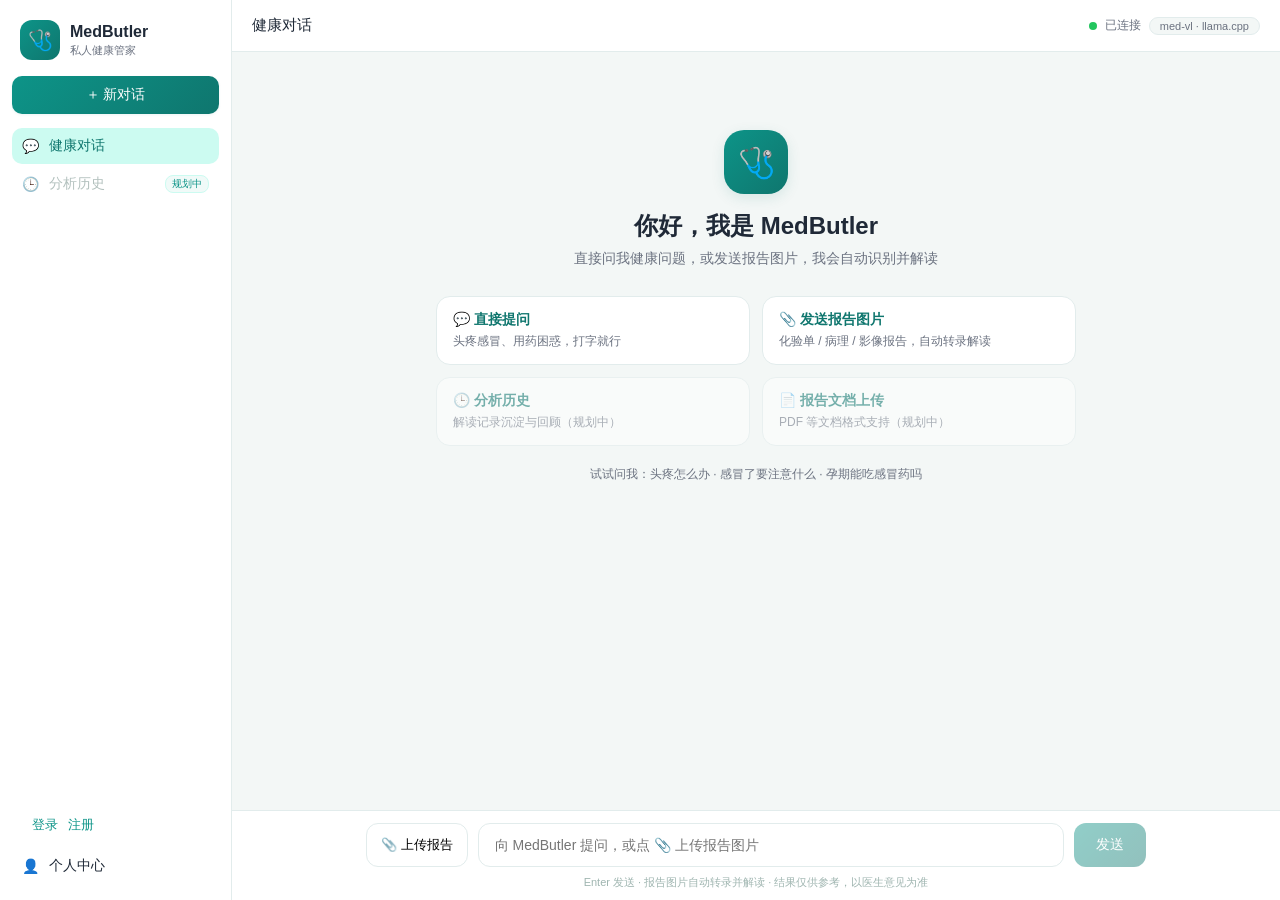
==== deploy/api/v4/ui/index.html @ b5f3c9e8 "ui: 附件按钮加「上传报告」文字标签" ====
<!DOCTYPE html>
<html lang="zh-CN">
<head>
    <meta charset="UTF-8">
    <meta name="viewport" content="width=device-width, initial-scale=1.0">
    <title>MedButler · 私人健康管家</title>
    <link rel="stylesheet" href="style.css?v=20260929d">
</head>
<body>
    <!-- ============ 主应用视图 ============ -->
    <div id="appView" class="app-layout">
        <aside class="sidebar">
            <div class="sidebar-logo">
                <div class="logo-icon">🩺</div>
                <div class="logo-text">
                    <b>MedButler</b>
                    <span>私人健康管家</span>
                </div>
            </div>

            <button class="new-chat-btn" id="newChatBtn">＋ 新对话</button>

            <nav class="sidebar-nav">
                <a class="nav-item active" data-nav="chat"><span>💬</span> 健康对话</a>
                <a class="nav-item nav-disabled"><span>🕒</span> 分析历史 <em class="soon-tag">规划中</em></a>
            </nav>

            <div class="sidebar-spacer"></div>
            <div class="sidebar-user" id="sidebarUser"></div>
            <a class="nav-item" id="profileEntry"><span>👤</span> 个人中心</a>
        </aside>

        <div class="main-area">
            <header class="topbar">
                <div class="topbar-title">健康对话</div>
                <div class="topbar-status">
                    <span class="status-dot"></span>已连接
                    <span class="model-tag">med-vl · llama.cpp</span>
                </div>
            </header>

            <main class="chat-scroll" id="chatScroll">
                <div class="welcome" id="welcomeBlock">
                    <div class="welcome-icon">🩺</div>
                    <h1>你好，我是 MedButler</h1>
                    <p class="welcome-sub">直接问我健康问题，或发送报告图片，我会自动识别并解读</p>
                    <div class="feature-grid">
                        <div class="feature-card" data-feature="chat">
                            <b>💬 直接提问</b>
                            <span>头疼感冒、用药困惑，打字就行</span>
                        </div>
                        <div class="feature-card" data-feature="report">
                            <b>📎 发送报告图片</b>
                            <span>化验单 / 病理 / 影像报告，自动转录解读</span>
                        </div>
                        <div class="feature-card soon">
                            <b>🕒 分析历史</b>
                            <span>解读记录沉淀与回顾（规划中）</span>
                        </div>
                        <div class="feature-card soon">
                            <b>📄 报告文档上传</b>
                            <span>PDF 等文档格式支持（规划中）</span>
                        </div>
                    </div>
                    <div class="quick-hints">试试问我：头疼怎么办 · 感冒了要注意什么 · 孕期能吃感冒药吗</div>
                </div>
                <!-- 消息气泡动态插入 -->
            </main>

            <div class="composer">
                <div class="preview-row" id="previewRow" style="display:none">
                    <img id="previewImg" alt="图片预览">
                    <button id="removeImageBtn" title="移除图片">×</button>
                </div>
                <div class="composer-row">
                    <button class="attach-btn" id="attachBtn" title="选择报告图片">📎 上传报告</button>
                    <input type="file" id="imageInput" accept="image/*" style="display:none">
                    <input type="text" id="textInput" placeholder="向 MedButler 提问，或点 📎 上传报告图片" autocomplete="off">
                    <button class="send-btn" id="sendBtn" disabled>发送</button>
                </div>
                <div class="composer-hint">Enter 发送 · 报告图片自动转录并解读 · 结果仅供参考，以医生意见为准</div>
            </div>
        </div>
    </div>

    <!-- ============ 登录 / 注册视图 ============ -->
    <div id="authView" class="auth-page hidden">
        <div class="auth-card">
            <div class="auth-logo">🩺</div>
            <h1>MedButler</h1>
            <p class="auth-sub">登录后体验完整的健康管家服务</p>
            <div class="auth-tabs">
                <button id="tabLogin" class="active">登录</button>
                <button id="tabRegister">注册</button>
            </div>
            <input type="text" id="authUsername" placeholder="用户名（3-32 位）" autocomplete="username">
            <input type="password" id="authPassword" placeholder="密码（至少 6 位）" autocomplete="current-password">
            <div class="auth-error" id="authError"></div>
            <button id="authSubmit" class="auth-submit">登 录</button>
            <a class="auth-back" id="authBack">← 返回首页</a>
        </div>
    </div>

    <!-- ============ 个人中心视图 ============ -->
    <div id="profileView" class="profile-page hidden">
        <div class="profile-card">
            <div class="profile-avatar">🩺</div>
            <h2 id="profileUsername">-</h2>
            <span class="role-badge" id="profileRole">-</span>
            <div class="profile-meta" id="profileMeta">注册时间：-</div>
            <div class="profile-stats">
                <div class="stat"><b id="statReports">0</b><span>报告解读</span></div>
                <div class="stat"><b id="statChats">0</b><span>健康问答</span></div>
            </div>
            <button id="profileLogout" class="profile-logout">退出登录</button>
            <a id="profileBack" class="auth-back">← 返回首页</a>
        </div>
    </div>

    <script src="auth.js?v=20260929d"></script>
    <script src="script.js?v=20260929d"></script>
</body>
</html>
---- deploy/api/v4/ui/style.css ----
/* ============================================================
   MedButler v4 前端样式 —— 医疗青绿主题 · 左侧栏工作台布局
   主色 #0d9488 (teal-600)，辅色 #0f766e；浅色底，柔和阴影
   ============================================================ */

:root {
    --primary: #0d9488;
    --primary-dark: #0f766e;
    --primary-light: #ccfbf1;
    --primary-bg: #f0faf8;
    --text-main: #1f2937;
    --text-sub: #6b7280;
    --bg: #f3f7f6;
    --card: #ffffff;
    --border: #e2ecec;
    --shadow-sm: 0 1px 3px rgba(15, 118, 110, 0.08);
    --shadow-md: 0 4px 14px rgba(15, 118, 110, 0.12);
    --radius: 16px;
}

* { margin: 0; padding: 0; box-sizing: border-box; }

body {
    font-family: -apple-system, BlinkMacSystemFont, 'PingFang SC', 'Microsoft YaHei', 'Segoe UI', Roboto, sans-serif;
    background: var(--bg);
    color: var(--text-main);
}

.hidden { display: none !important; }

/* ---------- 整体布局 ---------- */
.app-layout {
    display: flex;
    height: 100vh;
    overflow: hidden;
}

/* ---------- 左侧栏 ---------- */
.sidebar {
    width: 232px;
    flex-shrink: 0;
    background: var(--card);
    border-right: 1px solid var(--border);
    display: flex;
    flex-direction: column;
    padding: 16px 12px;
}
.sidebar-logo {
    display: flex;
    align-items: center;
    gap: 10px;
    padding: 4px 8px 16px;
}
.logo-icon {
    width: 40px;
    height: 40px;
    border-radius: 12px;
    background: linear-gradient(135deg, var(--primary) 0%, var(--primary-dark) 100%);
    display: flex;
    align-items: center;
    justify-content: center;
    font-size: 20px;
    flex-shrink: 0;
}
.logo-text { display: flex; flex-direction: column; line-height: 1.3; }
.logo-text b { font-size: 16px; }
.logo-text span { font-size: 11px; color: var(--text-sub); }

.new-chat-btn {
    width: 100%;
    padding: 10px;
    border: none;
    border-radius: 10px;
    background: linear-gradient(135deg, var(--primary) 0%, var(--primary-dark) 100%);
    color: white;
    font-size: 14px;
    cursor: pointer;
    box-shadow: var(--shadow-sm);
    transition: opacity 0.2s;
    margin-bottom: 14px;
}
.new-chat-btn:hover { opacity: 0.9; }

.sidebar-nav { display: flex; flex-direction: column; gap: 2px; }
.nav-item {
    display: flex;
    align-items: center;
    gap: 10px;
    padding: 9px 10px;
    border-radius: 10px;
    font-size: 14px;
    color: var(--text-main);
    cursor: pointer;
    transition: background 0.15s;
    text-decoration: none;
}
.nav-item:hover { background: var(--primary-bg); }
.nav-item.active { background: var(--primary-light); color: var(--primary-dark); font-weight: 500; }
.nav-item.nav-disabled { color: #b3c1be; cursor: not-allowed; }
.nav-item.nav-disabled:hover { background: none; }
.soon-tag {
    font-style: normal;
    font-size: 10px;
    color: var(--primary);
    background: var(--primary-bg);
    border: 1px solid var(--primary-light);
    border-radius: 8px;
    padding: 1px 6px;
    margin-left: auto;
}
.sidebar-spacer { flex: 1; }

.sidebar-user { padding: 0 10px 8px; }
.sidebar-user .user-line {
    display: flex;
    align-items: center;
    gap: 8px;
    font-size: 13px;
}
.sidebar-user .user-avatar {
    width: 30px;
    height: 30px;
    border-radius: 50%;
    background: var(--primary-light);
    display: flex;
    align-items: center;
    justify-content: center;
    font-size: 15px;
    flex-shrink: 0;
}
.sidebar-user .user-info { display: flex; flex-direction: column; line-height: 1.3; min-width: 0; }
.sidebar-user .user-name { font-weight: 500; overflow: hidden; text-overflow: ellipsis; white-space: nowrap; }
.sidebar-user .user-role { font-size: 10px; color: var(--primary); }
.sidebar-user .auth-links { display: flex; gap: 10px; padding: 2px 10px 6px; }
.sidebar-user .auth-links a { color: var(--primary); font-size: 13px; cursor: pointer; }

/* ---------- 主区域 ---------- */
.main-area {
    flex: 1;
    display: flex;
    flex-direction: column;
    min-width: 0;
}

.topbar {
    height: 52px;
    flex-shrink: 0;
    background: var(--card);
    border-bottom: 1px solid var(--border);
    display: flex;
    align-items: center;
    justify-content: space-between;
    padding: 0 20px;
}
.topbar-title { font-size: 15px; font-weight: 500; color: var(--text-main); }
.topbar-status {
    display: flex;
    align-items: center;
    gap: 8px;
    font-size: 12px;
    color: var(--text-sub);
}
.status-dot {
    width: 8px;
    height: 8px;
    border-radius: 50%;
    background: #22c55e;
    display: inline-block;
}
.model-tag {
    background: var(--bg);
    border: 1px solid var(--border);
    border-radius: 12px;
    padding: 2px 10px;
    font-size: 11px;
}

/* ---------- 对话滚动区 ---------- */
.chat-scroll {
    flex: 1;
    overflow-y: auto;
    padding: 24px 16px;
    display: flex;
    flex-direction: column;
    gap: 14px;
    align-items: center;
}
.chat-scroll > * { width: 100%; max-width: 780px; }

/* 欢迎页 */
.welcome { text-align: center; margin-top: 6vh; }
.welcome-icon {
    width: 64px;
    height: 64px;
    margin: 0 auto 16px;
    border-radius: 20px;
    background: linear-gradient(135deg, var(--primary) 0%, var(--primary-dark) 100%);
    display: flex;
    align-items: center;
    justify-content: center;
    font-size: 30px;
    box-shadow: var(--shadow-md);
}
.welcome h1 { font-size: 24px; font-weight: 600; margin-bottom: 8px; }
.welcome-sub { color: var(--text-sub); font-size: 14px; margin-bottom: 28px; }

.feature-grid {
    display: grid;
    grid-template-columns: repeat(2, 1fr);
    gap: 12px;
    max-width: 640px;
    margin: 0 auto 20px;
}
.feature-card {
    background: var(--card);
    border: 1px solid var(--border);
    border-radius: 14px;
    padding: 14px 16px;
    text-align: left;
    cursor: pointer;
    transition: box-shadow 0.2s, transform 0.2s;
    display: flex;
    flex-direction: column;
    gap: 4px;
}
.feature-card:hover {
    box-shadow: var(--shadow-md);
    transform: translateY(-2px);
}
.feature-card b { font-size: 14px; color: var(--primary-dark); }
.feature-card span { font-size: 12px; color: var(--text-sub); }
.feature-card.soon { opacity: 0.55; cursor: default; }
.feature-card.soon:hover { box-shadow: none; transform: none; }

.quick-hints { font-size: 12px; color: var(--text-sub); }

/* 消息气泡 */
.msg { display: flex; }
.msg.user { justify-content: flex-end; }
.msg .bubble {
    max-width: 78%;
    padding: 10px 14px;
    border-radius: 16px;
    font-size: 14px;
    line-height: 1.65;
    word-break: break-word;
}
.msg.user .bubble {
    background: linear-gradient(135deg, var(--primary) 0%, var(--primary-dark) 100%);
    color: white;
    border-bottom-right-radius: 4px;
}
.msg.assistant { justify-content: flex-start; }
.msg.assistant .bubble {
    background: var(--card);
    border: 1px solid var(--border);
    border-bottom-left-radius: 4px;
    box-shadow: var(--shadow-sm);
}
.msg .bubble h3 {
    font-size: 14px;
    color: var(--primary-dark);
    border-left: 3px solid var(--primary);
    padding-left: 8px;
    margin: 10px 0 6px;
}
.msg .bubble h3:first-child { margin-top: 0; }
.msg .bubble ul { padding-left: 20px; margin: 4px 0; }
.msg .bubble li { margin: 2px 0; }
.msg .bubble .section-title {
    font-size: 12px;
    color: var(--text-sub);
    margin: 10px 0 4px;
    display: flex;
    align-items: center;
    gap: 4px;
}
.bubble p { margin: 4px 0; }
.bubble p:first-child { margin-top: 0; }
.bubble p:last-child { margin-bottom: 0; }

/* ---------- 底部输入区 ---------- */
.composer {
    flex-shrink: 0;
    padding: 12px 16px 10px;
    background: var(--card);
    border-top: 1px solid var(--border);
    display: flex;
    flex-direction: column;
    align-items: center;
}
.composer > * { width: 100%; max-width: 780px; }
.preview-row {
    display: flex;
    align-items: flex-start;
    gap: 8px;
    margin-bottom: 8px;
}
.preview-row img {
    height: 72px;
    border-radius: 10px;
    border: 1px solid var(--border);
}
.preview-row button {
    border: none;
    background: var(--text-sub);
    color: white;
    width: 22px;
    height: 22px;
    border-radius: 50%;
    cursor: pointer;
    font-size: 13px;
    line-height: 1;
}
.composer-row { display: flex; gap: 10px; align-items: center; }
.attach-btn {
    height: 44px;
    padding: 0 14px;
    flex-shrink: 0;
    white-space: nowrap;
    border: 1px solid var(--border);
    border-radius: 12px;
    background: var(--card);
    font-size: 13px;
    cursor: pointer;
    transition: background 0.2s;
}
.attach-btn:hover { background: var(--primary-bg); }
.attach-btn.has-image { background: var(--primary-light); border-color: var(--primary); }
.composer-row input[type="text"] {
    flex: 1;
    height: 44px;
    border: 1px solid var(--border);
    border-radius: 12px;
    padding: 0 16px;
    font-size: 14px;
    outline: none;
    transition: border-color 0.2s;
}
.composer-row input[type="text"]:focus { border-color: var(--primary); }
.send-btn {
    height: 44px;
    padding: 0 22px;
    border: none;
    border-radius: 12px;
    background: linear-gradient(135deg, var(--primary) 0%, var(--primary-dark) 100%);
    color: white;
    font-size: 14px;
    cursor: pointer;
    transition: opacity 0.2s;
}
.send-btn:hover { opacity: 0.9; }
.send-btn:disabled { opacity: 0.45; cursor: not-allowed; }
.composer-hint {
    text-align: center;
    font-size: 11px;
    color: #9fb5b0;
    margin-top: 8px;
}

/* ---------- 登录 / 注册页 ---------- */
.auth-page {
    min-height: 100vh;
    display: flex;
    align-items: center;
    justify-content: center;
    background:
        radial-gradient(ellipse at top left, rgba(13, 148, 136, 0.18), transparent 55%),
        radial-gradient(ellipse at bottom right, rgba(13, 148, 136, 0.18), transparent 55%),
        var(--bg);
}
.auth-card {
    width: min(380px, 92vw);
    background: var(--card);
    border-radius: 20px;
    box-shadow: var(--shadow-md);
    padding: 36px 32px;
    text-align: center;
    display: flex;
    flex-direction: column;
}
.auth-logo {
    width: 60px;
    height: 60px;
    margin: 0 auto 12px;
    border-radius: 18px;
    background: linear-gradient(135deg, var(--primary) 0%, var(--primary-dark) 100%);
    display: flex;
    align-items: center;
    justify-content: center;
    font-size: 28px;
}
.auth-card h1 { font-size: 22px; margin-bottom: 4px; }
.auth-sub { font-size: 13px; color: var(--text-sub); margin-bottom: 22px; }
.auth-tabs {
    display: flex;
    background: var(--bg);
    border-radius: 10px;
    padding: 4px;
    margin-bottom: 18px;
}
.auth-tabs button {
    flex: 1;
    border: none;
    background: none;
    padding: 8px;
    font-size: 14px;
    color: var(--text-sub);
    border-radius: 8px;
    cursor: pointer;
}
.auth-tabs button.active {
    background: var(--primary);
    color: white;
    font-weight: 500;
}
.auth-card input {
    width: 100%;
    padding: 11px 14px;
    margin-bottom: 12px;
    border: 1px solid var(--border);
    border-radius: 10px;
    font-size: 14px;
    outline: none;
    transition: border-color 0.2s;
}
.auth-card input:focus { border-color: var(--primary); }
.auth-error {
    color: #dc2626;
    font-size: 12px;
    min-height: 18px;
    margin-bottom: 6px;
    text-align: left;
}
.auth-submit {
    width: 100%;
    padding: 12px;
    border: none;
    border-radius: 10px;
    background: linear-gradient(135deg, var(--primary) 0%, var(--primary-dark) 100%);
    color: white;
    font-size: 15px;
    cursor: pointer;
    transition: opacity 0.2s;
}
.auth-submit:hover { opacity: 0.9; }
.auth-submit:disabled { opacity: 0.6; cursor: not-allowed; }
.auth-back {
    margin-top: 16px;
    font-size: 13px;
    color: var(--text-sub);
    cursor: pointer;
    text-decoration: none;
}
.auth-back:hover { color: var(--primary); }

/* ---------- 个人中心 ---------- */
.profile-page {
    min-height: 100vh;
    display: flex;
    align-items: center;
    justify-content: center;
    background:
        radial-gradient(ellipse at top left, rgba(13, 148, 136, 0.18), transparent 55%),
        radial-gradient(ellipse at bottom right, rgba(13, 148, 136, 0.18), transparent 55%),
        var(--bg);
}
.profile-card {
    width: min(400px, 92vw);
    background: var(--card);
    border-radius: 20px;
    box-shadow: var(--shadow-md);
    padding: 36px 32px;
    text-align: center;
}
.profile-avatar {
    width: 72px;
    height: 72px;
    margin: 0 auto 12px;
    border-radius: 50%;
    background: linear-gradient(135deg, var(--primary) 0%, var(--primary-dark) 100%);
    display: flex;
    align-items: center;
    justify-content: center;
    font-size: 32px;
}
.profile-card h2 { font-size: 20px; margin-bottom: 6px; }
.role-badge {
    display: inline-block;
    font-size: 12px;
    color: var(--primary-dark);
    background: var(--primary-light);
    border-radius: 12px;
    padding: 2px 12px;
    margin-bottom: 8px;
}
.profile-meta { font-size: 12px; color: var(--text-sub); margin-bottom: 20px; }
.profile-stats {
    display: flex;
    gap: 12px;
    margin-bottom: 22px;
}
.stat {
    flex: 1;
    background: var(--primary-bg);
    border-radius: 12px;
    padding: 14px;
}
.stat b { display: block; font-size: 22px; color: var(--primary-dark); }
.stat span { font-size: 12px; color: var(--text-sub); }
.profile-logout {
    width: 100%;
    padding: 11px;
    border: 1px solid #fca5a5;
    border-radius: 10px;
    background: #fef2f2;
    color: #dc2626;
    font-size: 14px;
    cursor: pointer;
    margin-bottom: 12px;
}
.profile-logout:hover { background: #fee2e2; }

/* ---------- 移动端适配 ---------- */
@media (max-width: 860px) {
    .sidebar { display: none; }
    .feature-grid { grid-template-columns: 1fr; }
    .msg .bubble { max-width: 92%; }
}
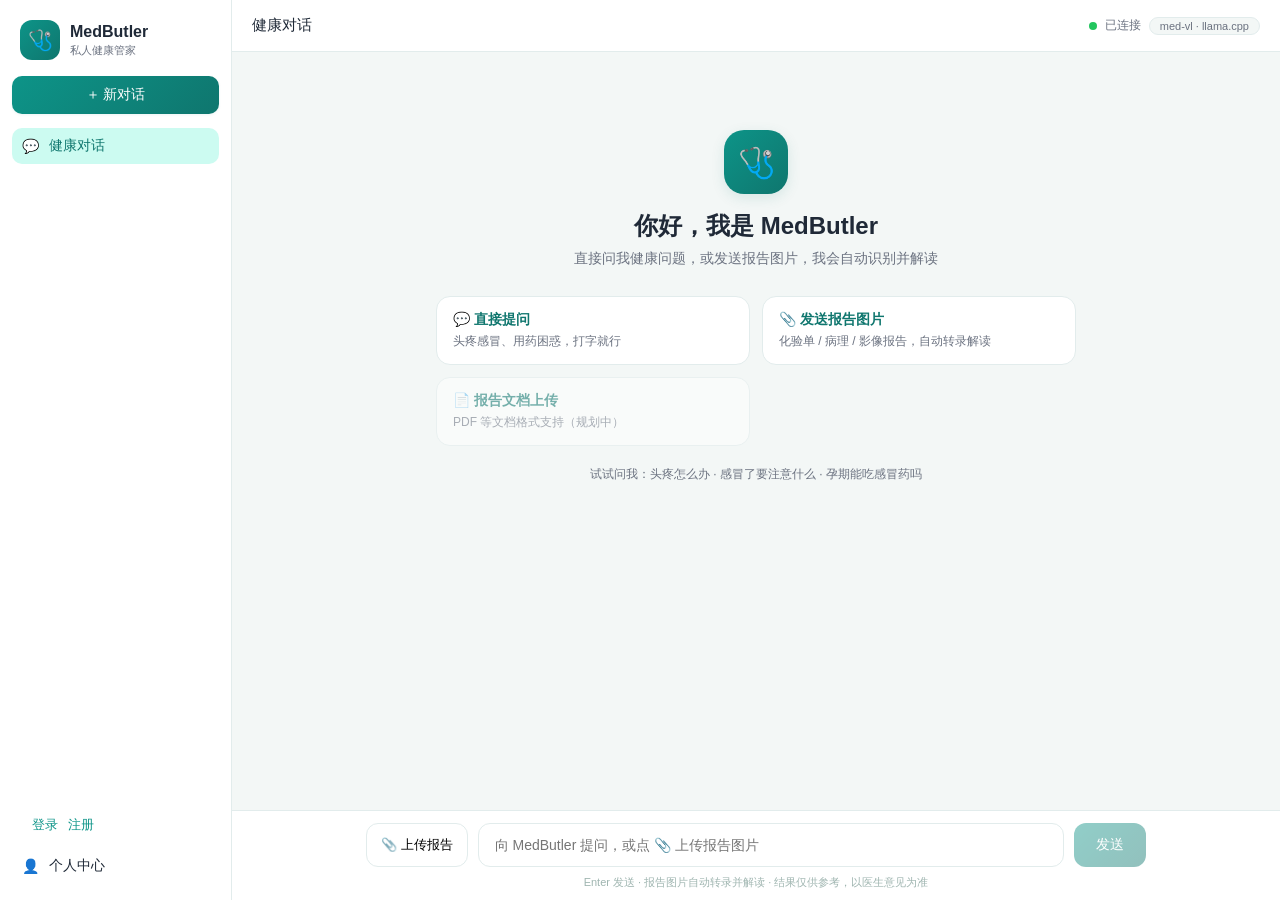
==== commit 9734bcb1: "ui: 移除分析历史占位卡片" ====
--- a/deploy/api/v4/ui/index.html
+++ b/deploy/api/v4/ui/index.html
@@ -4,7 +4,7 @@
     <meta charset="UTF-8">
     <meta name="viewport" content="width=device-width, initial-scale=1.0">
     <title>MedButler · 私人健康管家</title>
-    <link rel="stylesheet" href="style.css?v=20260929d">
+    <link rel="stylesheet" href="style.css?v=20260929e">
 </head>
 <body>
     <!-- ============ 主应用视图 ============ -->
@@ -22,7 +22,6 @@
 
             <nav class="sidebar-nav">
                 <a class="nav-item active" data-nav="chat"><span>💬</span> 健康对话</a>
-                <a class="nav-item nav-disabled"><span>🕒</span> 分析历史 <em class="soon-tag">规划中</em></a>
             </nav>
 
             <div class="sidebar-spacer"></div>
@@ -52,10 +51,6 @@
                         <div class="feature-card" data-feature="report">
                             <b>📎 发送报告图片</b>
                             <span>化验单 / 病理 / 影像报告，自动转录解读</span>
-                        </div>
-                        <div class="feature-card soon">
-                            <b>🕒 分析历史</b>
-                            <span>解读记录沉淀与回顾（规划中）</span>
                         </div>
                         <div class="feature-card soon">
                             <b>📄 报告文档上传</b>
@@ -117,7 +112,7 @@
         </div>
     </div>
 
-    <script src="auth.js?v=20260929d"></script>
-    <script src="script.js?v=20260929d"></script>
+    <script src="auth.js?v=20260929e"></script>
+    <script src="script.js?v=20260929e"></script>
 </body>
 </html>
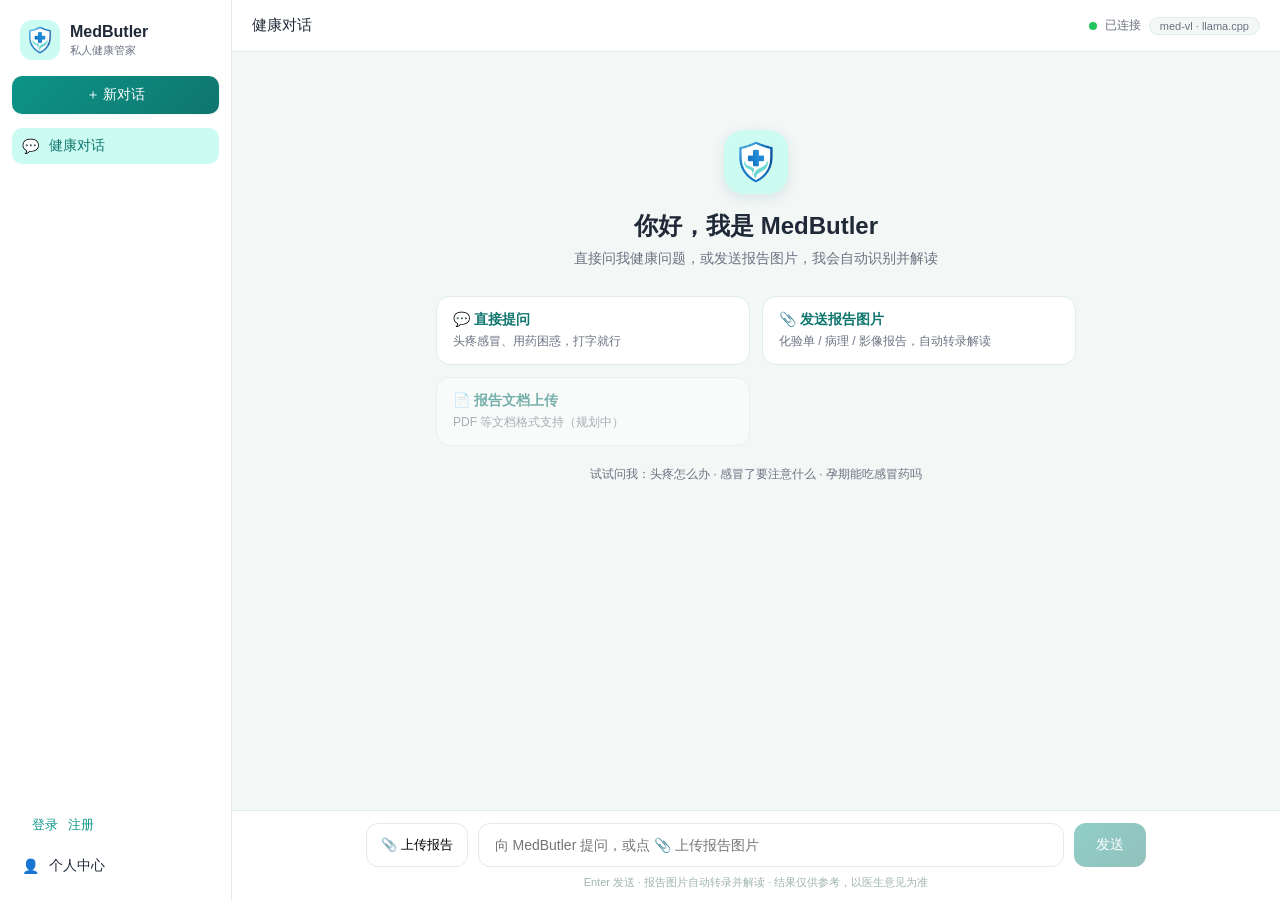
==== commit 2a9b2a90: "feat(v4): 历史会话 + 图片持久化 + 品牌 logo 全套 历史会话（服务端记忆）： - chat_store.py：conversations/messages 两表，build_con" ====
--- a/deploy/api/v4/ui/index.html
+++ b/deploy/api/v4/ui/index.html
@@ -4,14 +4,15 @@
     <meta charset="UTF-8">
     <meta name="viewport" content="width=device-width, initial-scale=1.0">
     <title>MedButler · 私人健康管家</title>
-    <link rel="stylesheet" href="style.css?v=20260929e">
+    <link rel="icon" type="image/png" href="favicon.png">
+    <link rel="stylesheet" href="style.css?v=20260929i">
 </head>
 <body>
     <!-- ============ 主应用视图 ============ -->
     <div id="appView" class="app-layout">
         <aside class="sidebar">
             <div class="sidebar-logo">
-                <div class="logo-icon">🩺</div>
+                <div class="logo-icon"><img src="logo-mark.png" alt="MedButler"></div>
                 <div class="logo-text">
                     <b>MedButler</b>
                     <span>私人健康管家</span>
@@ -23,6 +24,11 @@
             <nav class="sidebar-nav">
                 <a class="nav-item active" data-nav="chat"><span>💬</span> 健康对话</a>
             </nav>
+
+            <div class="conv-section" id="convSection" style="display:none">
+                <div class="conv-label">会话记录</div>
+                <div class="conv-list" id="convList"></div>
+            </div>
 
             <div class="sidebar-spacer"></div>
             <div class="sidebar-user" id="sidebarUser"></div>
@@ -40,7 +46,7 @@
 
             <main class="chat-scroll" id="chatScroll">
                 <div class="welcome" id="welcomeBlock">
-                    <div class="welcome-icon">🩺</div>
+                    <div class="welcome-icon"><img src="logo-mark.png" alt="MedButler"></div>
                     <h1>你好，我是 MedButler</h1>
                     <p class="welcome-sub">直接问我健康问题，或发送报告图片，我会自动识别并解读</p>
                     <div class="feature-grid">
@@ -81,7 +87,7 @@
     <!-- ============ 登录 / 注册视图 ============ -->
     <div id="authView" class="auth-page hidden">
         <div class="auth-card">
-            <div class="auth-logo">🩺</div>
+            <div class="auth-logo"><img src="logo-mark.png" alt="MedButler"></div>
             <h1>MedButler</h1>
             <p class="auth-sub">登录后体验完整的健康管家服务</p>
             <div class="auth-tabs">
@@ -99,7 +105,7 @@
     <!-- ============ 个人中心视图 ============ -->
     <div id="profileView" class="profile-page hidden">
         <div class="profile-card">
-            <div class="profile-avatar">🩺</div>
+            <div class="profile-avatar"><img src="logo-mark.png" alt="MedButler"></div>
             <h2 id="profileUsername">-</h2>
             <span class="role-badge" id="profileRole">-</span>
             <div class="profile-meta" id="profileMeta">注册时间：-</div>
@@ -112,7 +118,7 @@
         </div>
     </div>
 
-    <script src="auth.js?v=20260929e"></script>
-    <script src="script.js?v=20260929e"></script>
+    <script src="auth.js?v=20260929i"></script>
+    <script src="script.js?v=20260929j"></script>
 </body>
 </html>
--- a/deploy/api/v4/ui/style.css
+++ b/deploy/api/v4/ui/style.css
@@ -55,16 +55,73 @@
     width: 40px;
     height: 40px;
     border-radius: 12px;
-    background: linear-gradient(135deg, var(--primary) 0%, var(--primary-dark) 100%);
-    display: flex;
-    align-items: center;
-    justify-content: center;
-    font-size: 20px;
-    flex-shrink: 0;
-}
+    background: var(--primary-light);
+    display: flex;
+    align-items: center;
+    justify-content: center;
+    flex-shrink: 0;
+}
+.logo-icon img { width: 30px; height: 30px; object-fit: contain; }
 .logo-text { display: flex; flex-direction: column; line-height: 1.3; }
 .logo-text b { font-size: 16px; }
 .logo-text span { font-size: 11px; color: var(--text-sub); }
+
+/* ---------- 会话记录列表 ---------- */
+.conv-section {
+    margin-top: 14px;
+    flex: 1;
+    min-height: 0;
+    display: flex;
+    flex-direction: column;
+}
+.conv-label {
+    font-size: 11px;
+    color: var(--text-sub);
+    padding: 0 8px 6px;
+}
+.conv-list {
+    flex: 1;
+    min-height: 0;
+    overflow-y: auto;
+    display: flex;
+    flex-direction: column;
+    gap: 2px;
+    padding: 0 4px;
+}
+.conv-item {
+    display: flex;
+    align-items: center;
+    gap: 6px;
+    padding: 7px 8px;
+    border-radius: 8px;
+    cursor: pointer;
+    font-size: 12px;
+    color: var(--text);
+    flex-shrink: 0;
+}
+.conv-item:hover { background: var(--bg); }
+.conv-item.active { background: var(--primary-light); color: var(--primary-dark); }
+.conv-item .conv-title {
+    flex: 1;
+    min-width: 0;
+    overflow: hidden;
+    text-overflow: ellipsis;
+    white-space: nowrap;
+}
+.conv-item .conv-del {
+    width: 18px;
+    height: 18px;
+    border-radius: 6px;
+    line-height: 16px;
+    text-align: center;
+    font-size: 12px;
+    color: var(--text-sub);
+    visibility: hidden;
+    flex-shrink: 0;
+}
+.conv-item:hover .conv-del { visibility: visible; }
+.conv-item .conv-del:hover { background: #fee2e2; color: #dc2626; }
+.conv-empty { font-size: 11px; color: var(--text-sub); padding: 4px 8px; }
 
 .new-chat-btn {
     width: 100%;
@@ -194,13 +251,13 @@
     height: 64px;
     margin: 0 auto 16px;
     border-radius: 20px;
-    background: linear-gradient(135deg, var(--primary) 0%, var(--primary-dark) 100%);
-    display: flex;
-    align-items: center;
-    justify-content: center;
-    font-size: 30px;
+    background: var(--primary-light);
+    display: flex;
+    align-items: center;
+    justify-content: center;
     box-shadow: var(--shadow-md);
 }
+.welcome-icon img { width: 46px; height: 46px; object-fit: contain; }
 .welcome h1 { font-size: 24px; font-weight: 600; margin-bottom: 8px; }
 .welcome-sub { color: var(--text-sub); font-size: 14px; margin-bottom: 28px; }
 
@@ -235,8 +292,26 @@
 .quick-hints { font-size: 12px; color: var(--text-sub); }
 
 /* 消息气泡 */
-.msg { display: flex; }
+.msg { display: flex; gap: 10px; align-items: flex-start; }
 .msg.user { justify-content: flex-end; }
+.msg .avatar {
+    width: 36px;
+    height: 36px;
+    border-radius: 50%;
+    flex-shrink: 0;
+    display: flex;
+    align-items: center;
+    justify-content: center;
+    margin-top: 2px;
+}
+.msg .avatar img { width: 24px; height: 24px; object-fit: contain; }
+.msg .avatar.ai { background: var(--primary-light); }
+.msg .avatar.user-av {
+    background: linear-gradient(135deg, var(--primary) 0%, var(--primary-dark) 100%);
+    color: white;
+    font-size: 14px;
+    font-weight: 500;
+}
 .msg .bubble {
     max-width: 78%;
     padding: 10px 14px;
@@ -278,6 +353,15 @@
 .bubble p { margin: 4px 0; }
 .bubble p:first-child { margin-top: 0; }
 .bubble p:last-child { margin-bottom: 0; }
+.bubble img.chat-img {
+    display: block;
+    max-width: min(260px, 100%);
+    max-height: 200px;
+    border-radius: 10px;
+    margin: 2px 0 6px;
+    object-fit: cover;
+}
+.bubble .msg-text { white-space: pre-wrap; }
 
 /* ---------- 底部输入区 ---------- */
 .composer {
@@ -384,12 +468,12 @@
     height: 60px;
     margin: 0 auto 12px;
     border-radius: 18px;
-    background: linear-gradient(135deg, var(--primary) 0%, var(--primary-dark) 100%);
-    display: flex;
-    align-items: center;
-    justify-content: center;
-    font-size: 28px;
-}
+    background: var(--primary-light);
+    display: flex;
+    align-items: center;
+    justify-content: center;
+}
+.auth-logo img { width: 42px; height: 42px; object-fit: contain; }
 .auth-card h1 { font-size: 22px; margin-bottom: 4px; }
 .auth-sub { font-size: 13px; color: var(--text-sub); margin-bottom: 22px; }
 .auth-tabs {
@@ -478,12 +562,12 @@
     height: 72px;
     margin: 0 auto 12px;
     border-radius: 50%;
-    background: linear-gradient(135deg, var(--primary) 0%, var(--primary-dark) 100%);
-    display: flex;
-    align-items: center;
-    justify-content: center;
-    font-size: 32px;
-}
+    background: var(--primary-light);
+    display: flex;
+    align-items: center;
+    justify-content: center;
+}
+.profile-avatar img { width: 48px; height: 48px; object-fit: contain; }
 .profile-card h2 { font-size: 20px; margin-bottom: 6px; }
 .role-badge {
     display: inline-block;
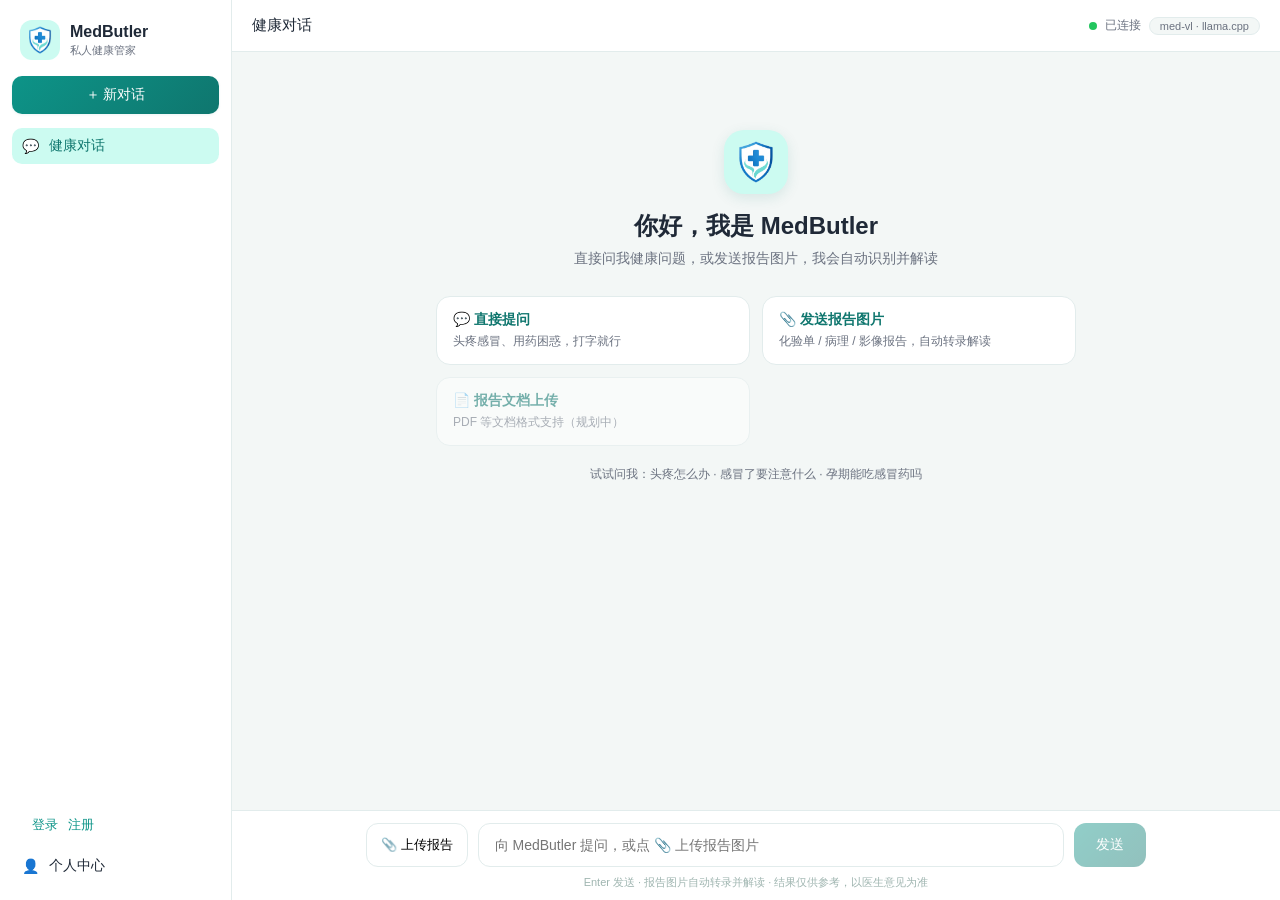
==== commit 2a36a1c9: "feat(v4): 强制登录门——未登录不可使用问答/解读，记忆落库持久化 - .env REQUIRE_LOGIN=0→1（.env 已 gitignore，本地生效；.env.example 同步" ====
--- a/deploy/api/v4/ui/index.html
+++ b/deploy/api/v4/ui/index.html
@@ -5,7 +5,7 @@
     <meta name="viewport" content="width=device-width, initial-scale=1.0">
     <title>MedButler · 私人健康管家</title>
     <link rel="icon" type="image/png" href="favicon.png">
-    <link rel="stylesheet" href="style.css?v=20260929i">
+    <link rel="stylesheet" href="style.css?v=20260929m">
 </head>
 <body>
     <!-- ============ 主应用视图 ============ -->
@@ -31,6 +31,7 @@
             </div>
 
             <div class="sidebar-spacer"></div>
+            <a class="nav-item" id="adminEntry" style="display:none"><span>🛠</span> 管理后台</a>
             <div class="sidebar-user" id="sidebarUser"></div>
             <a class="nav-item" id="profileEntry"><span>👤</span> 个人中心</a>
         </aside>
@@ -118,7 +119,17 @@
         </div>
     </div>
 
-    <script src="auth.js?v=20260929i"></script>
-    <script src="script.js?v=20260929j"></script>
+    <!-- ============ 管理后台视图 ============ -->
+    <div id="adminView" class="admin-page hidden">
+        <h1>用户管理</h1>
+        <p class="admin-sub">查看与禁用/启用账号。禁用仅阻止后续登录，已登录会话仍在线直到过期。</p>
+        <div class="admin-table" id="adminUserList"></div>
+        <div class="admin-msg" id="adminMsg"></div>
+        <a class="admin-back" id="adminBack">← 返回首页</a>
+    </div>
+
+    <script src="auth.js?v=20261009a"></script>
+    <script src="script.js?v=20261009a"></script>
+    <script src="admin.js?v=20260929a"></script>
 </body>
 </html>
--- a/deploy/api/v4/ui/style.css
+++ b/deploy/api/v4/ui/style.css
@@ -333,15 +333,20 @@
     box-shadow: var(--shadow-sm);
 }
 .msg .bubble h3 {
-    font-size: 14px;
+    font-size: 13px;
+    font-weight: 600;
     color: var(--primary-dark);
+    background: var(--primary-light);
     border-left: 3px solid var(--primary);
-    padding-left: 8px;
-    margin: 10px 0 6px;
+    padding: 4px 10px;
+    border-radius: 0 6px 6px 0;
+    margin: 14px 0 8px;
 }
 .msg .bubble h3:first-child { margin-top: 0; }
-.msg .bubble ul { padding-left: 20px; margin: 4px 0; }
-.msg .bubble li { margin: 2px 0; }
+.msg .bubble ul { padding-left: 18px; margin: 4px 0 2px; }
+.msg .bubble li { margin: 4px 0; line-height: 1.6; }
+.msg .bubble li::marker { color: var(--primary); }
+.msg .bubble .suggestion-body h3:first-child { margin-top: 0; }
 .msg .bubble .section-title {
     font-size: 12px;
     color: var(--text-sub);
@@ -611,3 +616,23 @@
     .feature-grid { grid-template-columns: 1fr; }
     .msg .bubble { max-width: 92%; }
 }
+
+/* ===== 管理后台（admin.js 渲染） ===== */
+.admin-page { max-width: 760px; margin: 36px auto; padding: 0 20px; }
+.admin-page h1 { font-size: 20px; color: var(--primary-dark); margin-bottom: 4px; }
+.admin-sub { color: #6b7c78; font-size: 13px; margin-bottom: 18px; line-height: 1.6; }
+.admin-table { border: 1px solid var(--primary-light); border-radius: 12px; overflow: hidden; }
+.admin-row { display: grid; grid-template-columns: 1.5fr 0.8fr 1.4fr 0.9fr auto; align-items: center; padding: 12px 16px; border-bottom: 1px solid var(--primary-light); font-size: 14px; }
+.admin-row:last-child { border-bottom: none; }
+.admin-row .adm-name { font-weight: 600; color: var(--primary-dark); }
+.admin-row .adm-role { color: #6b7c78; }
+.admin-row .adm-time { color: #9fb5b0; font-size: 12px; }
+.badge { padding: 2px 10px; border-radius: 999px; font-size: 12px; }
+.badge.ok { background: #e3f4ee; color: #1f9d6b; }
+.badge.off { background: #fde8e8; color: #dc2626; }
+.adm-btn { border: none; border-radius: 8px; padding: 6px 14px; font-size: 13px; cursor: pointer; transition: opacity .15s; }
+.adm-btn.primary { background: var(--primary); color: #fff; }
+.adm-btn.danger { background: #fff; color: #dc2626; border: 1px solid #f3c9c9; }
+.adm-btn:hover { opacity: .88; }
+.admin-msg { margin-top: 14px; color: #6b7c78; font-size: 13px; }
+.admin-back { display: inline-block; margin-top: 18px; color: var(--primary); cursor: pointer; font-size: 13px; }
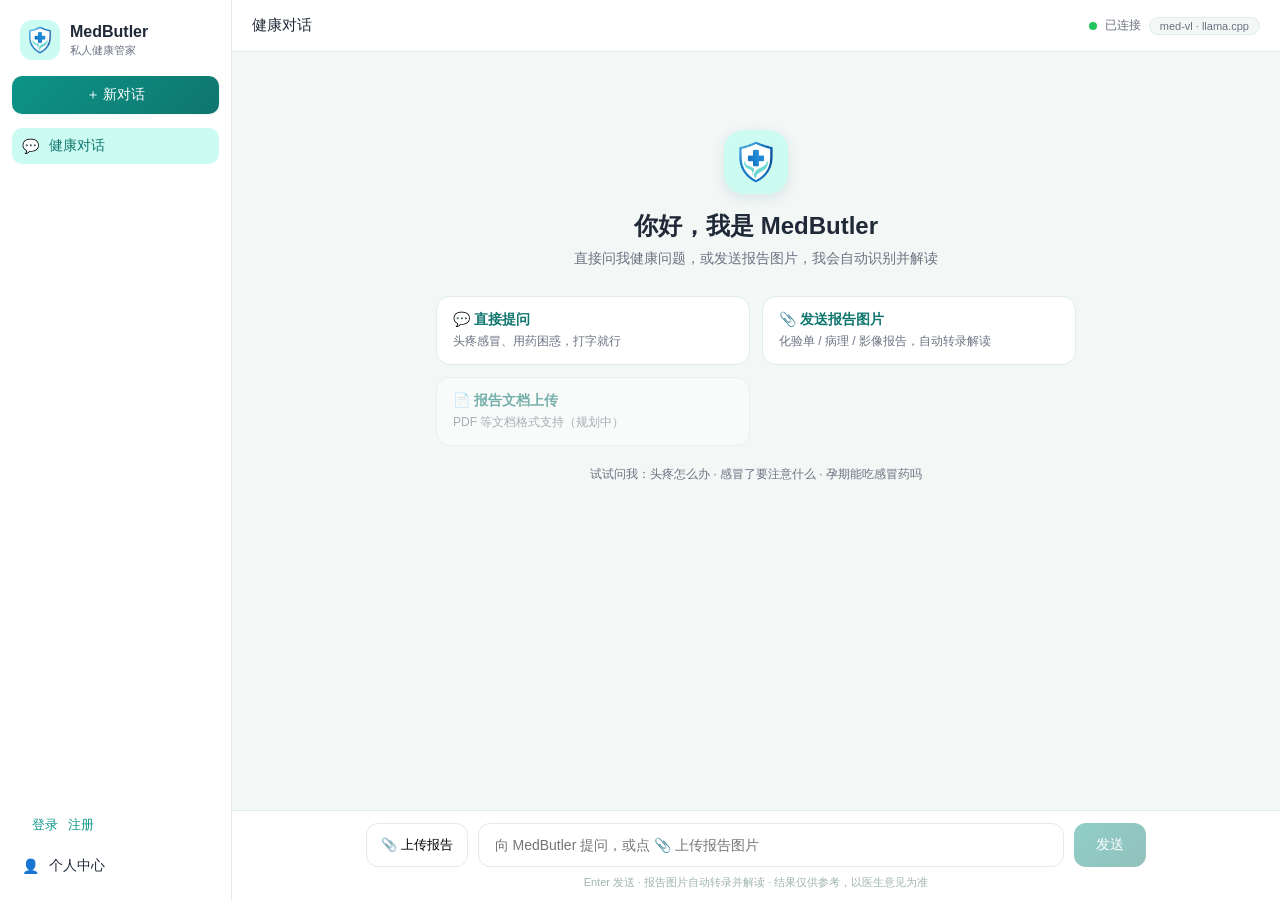
==== commit 2839e43d: "feat(v4): 报告存档视图——历史报告列表 + 缩略图 + 回看/删除 - chat_store: 新增 list_report_conversations，筛出含上传图片（报告）的会话并附带首" ====
--- a/deploy/api/v4/ui/index.html
+++ b/deploy/api/v4/ui/index.html
@@ -5,7 +5,7 @@
     <meta name="viewport" content="width=device-width, initial-scale=1.0">
     <title>MedButler · 私人健康管家</title>
     <link rel="icon" type="image/png" href="favicon.png">
-    <link rel="stylesheet" href="style.css?v=20260929m">
+    <link rel="stylesheet" href="style.css?v=20261009a">
 </head>
 <body>
     <!-- ============ 主应用视图 ============ -->
@@ -23,6 +23,7 @@
 
             <nav class="sidebar-nav">
                 <a class="nav-item active" data-nav="chat"><span>💬</span> 健康对话</a>
+                <a class="nav-item" id="reportEntry" style="display:none"><span>📁</span> 报告存档</a>
             </nav>
 
             <div class="conv-section" id="convSection" style="display:none">
@@ -128,8 +129,20 @@
         <a class="admin-back" id="adminBack">← 返回首页</a>
     </div>
 
-    <script src="auth.js?v=20261009a"></script>
-    <script src="script.js?v=20261009a"></script>
+    <!-- ============ 报告存档视图 ============ -->
+    <div id="reportArchiveView" class="report-page hidden">
+        <div class="report-head">
+            <h1>报告存档</h1>
+            <p class="report-sub">你上传并解读过的检验报告都在这里，点击卡片可回看原图与完整解读。</p>
+        </div>
+        <div class="report-grid" id="reportGrid"></div>
+        <div class="report-msg" id="reportMsg"></div>
+        <a class="report-back" id="reportBack">← 返回对话</a>
+    </div>
+
+    <script src="auth.js?v=20261009b"></script>
+    <script src="script.js?v=20261009b"></script>
+    <script src="report.js?v=20261009b"></script>
     <script src="admin.js?v=20260929a"></script>
 </body>
 </html>
--- a/deploy/api/v4/ui/style.css
+++ b/deploy/api/v4/ui/style.css
@@ -636,3 +636,32 @@
 .adm-btn:hover { opacity: .88; }
 .admin-msg { margin-top: 14px; color: #6b7c78; font-size: 13px; }
 .admin-back { display: inline-block; margin-top: 18px; color: var(--primary); cursor: pointer; font-size: 13px; }
+
+/* ===== 报告存档（report.js 渲染） ===== */
+.report-page { max-width: 920px; margin: 36px auto; padding: 0 20px; }
+.report-head h1 { font-size: 20px; color: var(--primary-dark); margin-bottom: 4px; }
+.report-sub { color: var(--text-sub); font-size: 13px; margin-bottom: 22px; line-height: 1.6; }
+.report-grid { display: grid; grid-template-columns: repeat(auto-fill, minmax(240px, 1fr)); gap: 16px; }
+.report-card {
+    position: relative; background: var(--card); border: 1px solid var(--border);
+    border-radius: var(--radius); overflow: hidden; cursor: pointer;
+    transition: transform .15s, box-shadow .15s; display: flex; flex-direction: column;
+}
+.report-card:hover { transform: translateY(-2px); box-shadow: 0 8px 22px rgba(13,148,136,.12); }
+.report-thumb { width: 100%; height: 160px; object-fit: cover; background: var(--primary-bg); display: block; }
+.report-thumb--empty { display: flex; align-items: center; justify-content: center; font-size: 40px; color: var(--primary); }
+.report-meta { padding: 12px 14px 14px; }
+.report-title {
+    font-size: 14px; font-weight: 600; color: var(--text-main); line-height: 1.4;
+    display: -webkit-box; -webkit-line-clamp: 2; -webkit-box-orient: vertical; overflow: hidden;
+}
+.report-date { margin-top: 6px; font-size: 12px; color: var(--text-sub); }
+.report-del {
+    position: absolute; top: 8px; right: 8px; width: 26px; height: 26px; border: none;
+    border-radius: 50%; background: rgba(255,255,255,.9); color: #dc2626; font-size: 16px;
+    line-height: 1; cursor: pointer; display: none;
+}
+.report-card:hover .report-del { display: block; }
+.report-empty { color: var(--text-sub); font-size: 14px; padding: 30px 0; text-align: center; }
+.report-msg { margin-top: 14px; color: var(--text-sub); font-size: 13px; }
+.report-back { display: inline-block; margin-top: 22px; color: var(--primary); cursor: pointer; font-size: 13px; }
